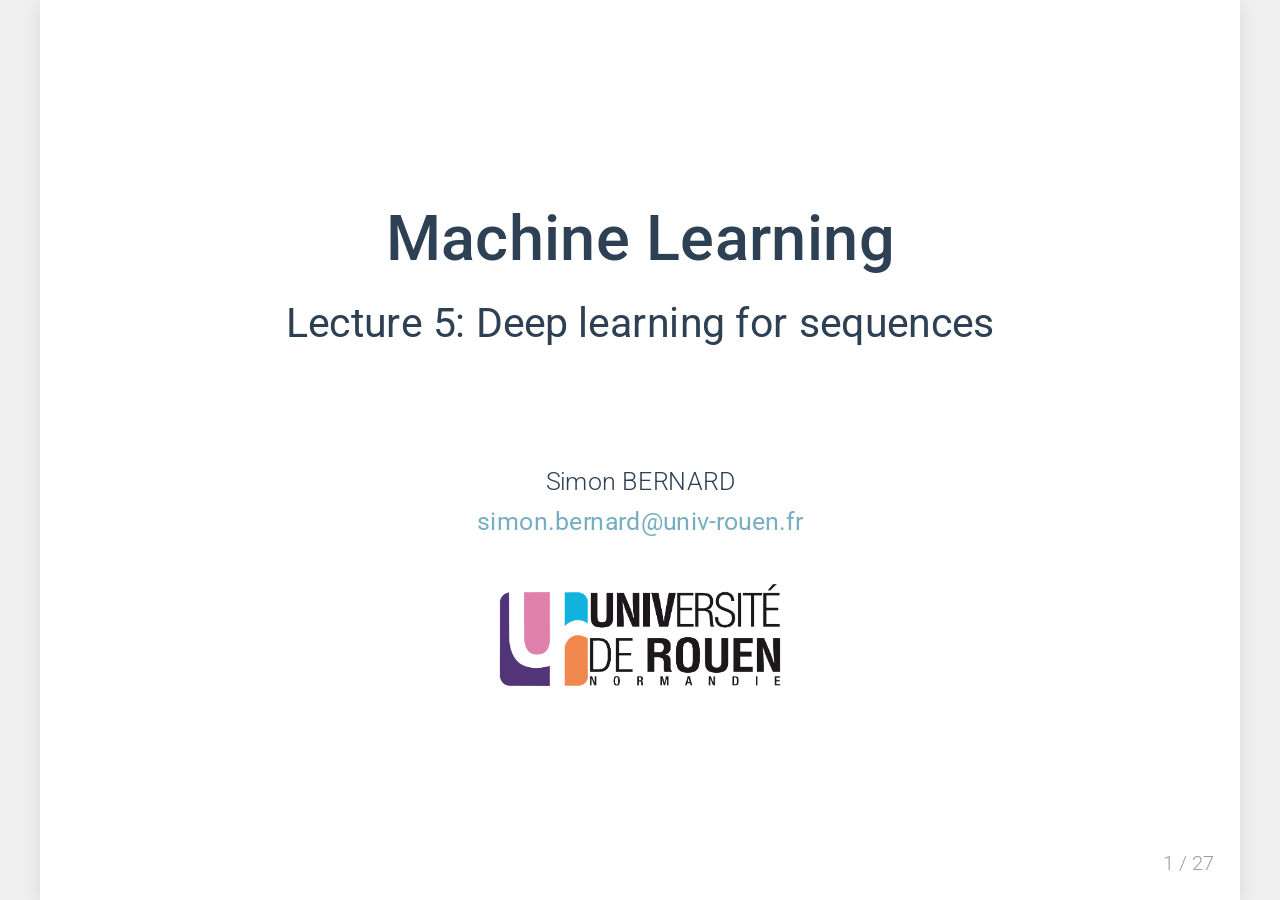
==== slides.html @ d1c86f38 "first commit" ====
<!DOCTYPE html>
<html lang="fr">
<head>
    <meta charset="UTF-8">
    <meta name="viewport" content="width=device-width, initial-scale=1.0">
    <link rel="icon" type="image/x-icon" href="./assets/favicon.ico">
    <title>Slide deck</title>
    <link rel="stylesheet" href="./assets/katex.min.css">
    <link rel="stylesheet" href="./assets/slides.css">
</head>
<body> 
    <textarea id="source" style="display: none;"></textarea>
    
    <script src="./assets/remark.min.js"></script>
    <script src="./assets/katex.min.js"></script>
    <script src="./assets/auto-render.min.js"></script>
    <script>
        /**
         * Get the source URL from the query parameter "deck", or use "slides.md" by default.
         * For example, if the URL is "index.html?deck=other-slides.md", it will load "other-slides.md".
         */
        function getSourceUrl() {
            let url = new URL(window.location.href);
            let sourceUrl = url.searchParams.get('deck');
            if (sourceUrl) return sourceUrl;
            //return 'slides.md';
            return 'lecture5.md'
        }

        // Remark configuration (more: https://github.com/gnab/remark/wiki/Configuration)
        let options = {
            ratio: '4:3',
            slideNumberFormat: '%current% / %total%',
            highlightLanguage: 'javascript',
            highlightStyle: 'github',
        };
        options.sourceUrl = getSourceUrl();

        /**
         * Render math expressions using KaTeX. It will render math expressions in the entire document body after the DOM content is loaded.
         * The delimiters for math expressions are defined as follows:
         * - Display math: $$...$$ or \[...\]
         * - Inline math: $...$ or \(...\)
         * (from https://github.com/gnab/remark/wiki/LaTeX-Using-KaTeX)
         */
        let renderMath = function() {
            renderMathInElement(document.body, {
                delimiters: [
                    {left: "$$", right: "$$", display: true},
                    {left: "$", right: "$", display: false},
                    {left: "\\[", right: "\\]", display: true},
                    {left: "\\(", right: "\\)", display: false},
                ]
            });
        };

        // Create the slideshow
        let slideshow = remark.create(options, renderMath);

        /**
         * When DOM is loaded add the "target=_blank" attribute to all links that have a "http" or "https" protocol.
         * This will make external links open in a new tab.
         */
        document.addEventListener("DOMContentLoaded", function() {
            let links = document.querySelectorAll("a[href^='http']");
            links.forEach(function(link) {
                link.setAttribute("target", "_blank");
            });
        });
    </script>

</body>
</html>
---- assets/slides.css ----
@import url('https://fonts.googleapis.com/css?family=Roboto:100,200,300,400,500,600&family=Roboto+Mono:100,200,300,400,500,600&display=swap');
@import url('https://cdnjs.cloudflare.com/ajax/libs/font-awesome/6.5.2/css/all.min.css');

/* Color palette ---------------------------------------------------------- */
:root {
    /* custom URN color palette */
    --paletteUrn-color1: #2e4053;
    --paletteUrn-color2: #3a7ca5;
    --paletteUrn-color3: #d9dcd6;
    --paletteUrn-color4: #f0f0f0;
    --paletteUrn-color5: #f0884e;
    --paletteUrn-color6: #75afc1;

    --primary-color: var(--paletteUrn-color1);
    --secondary-color: var(--paletteUrn-color2);
    --tertiary-color: var(--paletteUrn-color3);
    --quaternary-color: var(--paletteUrn-color4);
    --important-color: var(--paletteUrn-color5);
    --link-color: var(--paletteUrn-color6);
    --success-color: #28a745;
    --alert-color: #dc3545;
}

/* Reset and redo ---------------------------------------------------------- */

body {
    font-family: "Roboto", "PT Sans", "Gill Sans", Calibri, Tahoma, sans-serif;
    font-size: 12pt;
    font-weight: 300;
    line-height: 1.6;
    color: var(--primary-color);
}

h1, h2, h3, h4, h5, h6 {
    margin: 0;
    padding: 0; 
    color: var(--primary-color);
    font-weight: 400;
}

strong { font-weight: 500; }
p + ul, p + ol { margin-top: -0.5em;}


/* Regular slide ---------------------------------------------------------- */

.remark-container {
    background-color: var(--quaternary-color);
}

.remark-slide-content {
    font-size: 1.2em;
    padding: 1em 2em;
}

.remark-slide-content h1 {
    font-size: 1.6em;
    font-weight: 500;
}

.remark-slide-content h2 {
    font-size: 1.2em;
}

.remark-slide-number {
    font-size: 0.8em;
    bottom: 1em;
}

.remark-slide-scaler {
    box-shadow: 0 4px 15px rgba(0, 0, 0, 0.1);
}

.remark-slide-content h1 .katex,
.remark-slide-content h2 .katex,
.remark-slide-content h3 .katex,
.remark-slide-content h4 .katex,
.remark-slide-content h5 .katex,
.remark-slide-content h6 .katex {
    color: var(--primary-color);
}

.katex { 
    color: var(--secondary-color); 
    font-size: 1.2em;
}

.dark-slide, 
.dark-slide h1, .dark-slide h2, .dark-slide h3, .dark-slide h4, .dark-slide h5, .dark-slide h6 {
    background-color: var(--primary-color);
    color: var(--quaternary-color);
}

/* Title slide ---------------------------------------------------------- */

.title-slide h1 {
    font-size: 2.5em;
}

.title-slide h2 {
    font-size: 1.6em;
}

.title-slide .remark-slide-content {
    display: flex;
    flex-direction: column;
    justify-content: center;
    align-items: center;
}

/* Grid system with flexboxes ---------------------------------------------------------- */

.row {
    display: flex !important;
    flex: 0 0 auto;
    justify-content: flex-start;
    align-items: stretch;
}
.row:before,
.row:after {
    content: "";
    display: table;
    clear: both;
}
.row *[class*='col-'] {
    display: inline-block;
    box-sizing: border-box;
    flex: 0 0 auto;
}


.col-05 { width: 0.5%; } .col-1 { width: 1%; } .col-2 { width: 2%; } .col-3 { width: 3%; } .col-4 { width: 4%; } .col-5 { width: 5%; } .col-6 { width: 6%; } .col-7 { width: 7%; } .col-8 { width: 8%; } .col-9 { width: 9%; }
.col-10 { width: 10%; } .col-11 { width: 11%; } .col-12 { width: 12%; } .col-13 { width: 13%; } .col-14 { width: 14%; } .col-15 { width: 15%; } .col-16 { width: 16%; } .col-17 { width: 17%; } .col-18 { width: 18%; } .col-19 { width: 19%; }
.col-20 { width: 20%; } .col-21 { width: 21%; } .col-22 { width: 22%; } .col-23 { width: 23%; } .col-24 { width: 24%; } .col-25 { width: 25%; } .col-26 { width: 26%; } .col-27 { width: 27%; } .col-28 { width: 28%; } .col-29 { width: 29%; }
.col-30 { width: 30%; } .col-31 { width: 31%; } .col-32 { width: 32%; } .col-33 { width: 33.33%; } .col-34 { width: 34%; } .col-35 { width: 35%; } .col-36 { width: 36%; } .col-37 { width: 37%; } .col-38 { width: 38%; } .col-39 { width: 39%; }
.col-40 { width: 40%; } .col-41 { width: 41%; } .col-42 { width: 42%; } .col-43 { width: 43%; } .col-44 { width: 44%; } .col-45 { width: 45%; } .col-46 { width: 46%; } .col-47 { width: 47%; } .col-48 { width: 48%; } .col-49 { width: 49%; }
.col-50 { width: 50%; } .col-51 { width: 51%; } .col-52 { width: 52%; } .col-53 { width: 53%; } .col-54 { width: 54%; } .col-55 { width: 55%; } .col-56 { width: 56%; } .col-57 { width: 57%; } .col-58 { width: 58%; } .col-59 { width: 59%; } 
.col-60 { width: 60%; } .col-61 { width: 61%; } .col-62 { width: 62%; } .col-63 { width: 63%; } .col-64 { width: 64%; } .col-65 { width: 65%; } .col-66 { width: 66.66%; } .col-67 { width: 67%; } .col-68 { width: 68%; } .col-69 { width: 69%; }
.col-70 { width: 70%; } .col-71 { width: 71%; } .col-72 { width: 72%; } .col-73 { width: 73%; } .col-74 { width: 74%; } .col-75 { width: 75%; } .col-76 { width: 76%; } .col-77 { width: 77%; } .col-78 { width: 78%; } .col-79 { width: 79%; }
.col-80 { width: 80%; } .col-81 { width: 81%; } .col-82 { width: 82%; } .col-83 { width: 83%; } .col-84 { width: 84%; } .col-85 { width: 85%; } .col-86 { width: 86%; } .col-87 { width: 87%; } .col-88 { width: 88%; } .col-89 { width: 89%; }
.col-90 { width: 90%; } .col-91 { width: 91%; } .col-92 { width: 92%; } .col-93 { width: 93%; } .col-94 { width: 94%; } .col-95 { width: 95%; } .col-96 { width: 96%; } .col-97 { width: 97%; } .col-98 { width: 98%; } .col-99 { width: 99%; }
.col-100 { width: 100%; }


/* Misc. global styles ---------------------------------------------------------- */

a {
    color: var(--link-color);
    text-decoration: none;
    font-weight: 400;
}
a:hover { text-decoration: underline; }
.framed { border: solid 2px var(--tertiary-color); }
.center { margin: auto; }
.hcenter { margin: 0 auto; }
.vcenter { margin: auto 0;}
.important { color: var(--important-color); }
.success { color: var(--success-color); }
.alert { color: var(--alert-color); }
.grey { color: grey;}
.black { color: black; }
.exponent { vertical-align: super; font-size: 0.7em; }
.subscript { vertical-align: sub; font-size: 0.7em; }
.small { font-size: 0.8em; }

blockquote {
    margin-left: 1.5em;
    border-left: solid 4px var(--tertiary-color);
    padding-left: 1em;
    color: var(--secondary-color);
}

*[class*='width-'] { 
    display: block; 
    margin: 0 auto;
}
*[class*='width-'] * {
    box-sizing: border-box;
    width: 100%;
    height: auto;
}

*[class*='height-'] * {
    box-sizing: border-box;
    width: auto;
    height: 100%;
}

.width-05 { width: 0.5%; } 
.width-1 { width: 1%; } 
.width-2 { width: 2%; } 
.width-3 { width: 3%; } 
.width-4 { width: 4%; } 
.width-5 { width: 5%; } 
.width-6 { width: 6%; } 
.width-7 { width: 7%; } 
.width-8 { width: 8%; } 
.width-9 { width: 9%; }
.width-10 { width: 10%; } 
.width-11 { width: 11%; } 
.width-12 { width: 12%; } 
.width-13 { width: 13%; } 
.width-14 { width: 14%; } 
.width-15 { width: 15%; } 
.width-16 { width: 16%; } 
.width-17 { width: 17%; } 
.width-18 { width: 18%; } 
.width-19 { width: 19%; }
.width-20 { width: 20%; } 
.width-21 { width: 21%; } 
.width-22 { width: 22%; } 
.width-23 { width: 23%; } 
.width-24 { width: 24%; } 
.width-25 { width: 25%; } 
.width-26 { width: 26%; } 
.width-27 { width: 27%; } 
.width-28 { width: 28%; } 
.width-29 { width: 29%; }
.width-30 { width: 30%; }
.width-31 { width: 31%; }
.width-32 { width: 32%; }
.width-33 {	width: 33%;	}
.width-34 {	width: 34%; }
.width-35 {	width: 35%;	}
.width-36 {	width: 36%;	}
.width-37 {	width: 37%;	}
.width-38 {	width: 38%;	}
.width-39 {	width: 39%;	}
.width-40 {	width: 40%;	}
.width-41 {	width: 41%;	}
.width-42 {	width: 42%;	}
.width-43 {	width: 43%;	}
.width-44 {	width: 44%;	}
.width-45 {	width: 45%;	}
.width-46 {	width: 46%;	}
.width-47 {	width: 47%;	}
.width-48 {	width: 48%;	}
.width-49 {	width: 49%;	}
.width-50 {	width: 50%;	}
.width-51 {	width: 51%;	}
.width-52 {	width: 52%;	}
.width-53 {	width: 53%;	}
.width-54 {	width: 54%;	}
.width-55 {	width: 55%;	}
.width-56 {	width: 56%;	}
.width-57 {	width: 57%;	}
.width-58 {	width: 58%;	}
.width-59 {	width: 59%;	}
.width-60 { width: 60%; } 
.width-61 { width: 61%; } 
.width-62 { width: 62%; }
.width-63 { width: 63%; }
.width-64 { width: 64%; }
.width-65 { width: 65%; }
.width-66 { width: 66%; }
.width-67 { width: 67%; }
.width-68 { width: 68%; }
.width-69 { width: 69%; }
.width-70 { width: 70%; }
.width-71 { width: 71%; } 
.width-72 { width: 72%; } 
.width-73 { width: 73%; } 
.width-74 { width: 74%; } 
.width-75 { width: 75%; } 
.width-76 { width: 76%; } 
.width-77 { width: 77%; } 
.width-78 { width: 78%; } 
.width-79 { width: 79%; }
.width-80 { width: 80%; } 
.width-81 { width: 81%; } 
.width-82 { width: 82%; } 
.width-83 { width: 83%; } 
.width-84 { width: 84%; } 
.width-85 { width: 85%; } 
.width-86 { width: 86%; } 
.width-87 { width: 87%; } 
.width-88 { width: 88%; } 
.width-89 { width: 89%; }
.width-90 { width: 90%; } 
.width-91 { width: 91%; } 
.width-92 { width: 92%; } 
.width-93 { width: 93%; } 
.width-94 { width: 94%; } 
.width-95 { width: 95%; } 
.width-96 { width: 96%; } 
.width-97 {	width: 97%;	} 
.width-98 {	width: 98%;	} 
.width-99 {	width: 99%;	} 
.width-100 { width: 100%; }

.height-1em { height: 1em; } 
.height-2em { height: 2em; } 
.height-3em { height: 3em; } 
.height-4em { height: 4em; } 
.height-5em { height: 5em; } 
.height-6em { height: 6em; } 
.height-7em { height: 7em; } 
.height-8em { height: 8em; } 
.height-9em { height: 9em; } 
.height-10em { height: 10em; }

img + em,
video + em,
iframe + em { 
    display: block;
    text-align: center;
    font-size: 0.6em;
    color: grey;
    margin-top: 0.3em;
    font-style: normal;
}

[class*='mt-'], 
[class*='mb-'] {
	display: block;
}

.mt-1 { margin-top: 0.5em !important; }
.mt-2 { margin-top: 1em !important; }
.mt-3 { margin-top: 1.5em !important; }
.mt-4 { margin-top: 2em !important; }
.mt-5 { margin-top: 2.5em !important; }

.mb-1 { margin-bottom: 0.5em !important; }
.mb-2 { margin-bottom: 1em !important; }
.mb-3 { margin-bottom: 1.5em !important; }
.mb-4 { margin-bottom: 2em !important; }
.mb-5 { margin-bottom: 2.5em !important; }

.float-left { float: left; }
.float-right { float: right; }

.footnote {
    display: block;
    width: 80%;
    position: absolute;
    bottom: 2em;
    font-size: 0.7em;
}

.remark-code {
    font-family: "Roboto Mono", monospace;
    font-size: 0.7em !important;
    border: solid 1px var(--tertiary-color); 
    border-radius: 5px;
}
.remark-code.shell,
.remark-code.shell * {
    background-color: DarkSlateGrey !important;
    color: white !important;
}

/* FontAwesome icons ---------------------------------------------------------- */

[class*='fa-'] { 
    font-family: FontAwesome; 
    font-weight: normal; 
    font-style: normal; 
    display: inline-block; 
    text-decoration: inherit; 
    text-align: center; 
    text-transform: none; 
    line-height: 1; 
    -webkit-font-smoothing: antialiased; 
    -moz-osx-font-smoothing: grayscale; 
}
.fa-check { content: "\f138"; }
.fa-xmark { content: "\f057"; }


/* Boxes and arrows ---------------------------------------------------------- */

/* Box for highlighting a piece of text */
.box {
    display: block;
    width: auto;
    border: solid 2px var(--primary-color);
    border-radius: 5px;
    padding: 0.2em 1em;
    margin: 0.2em 0;
    background-color: var(--quaternary-color);
}
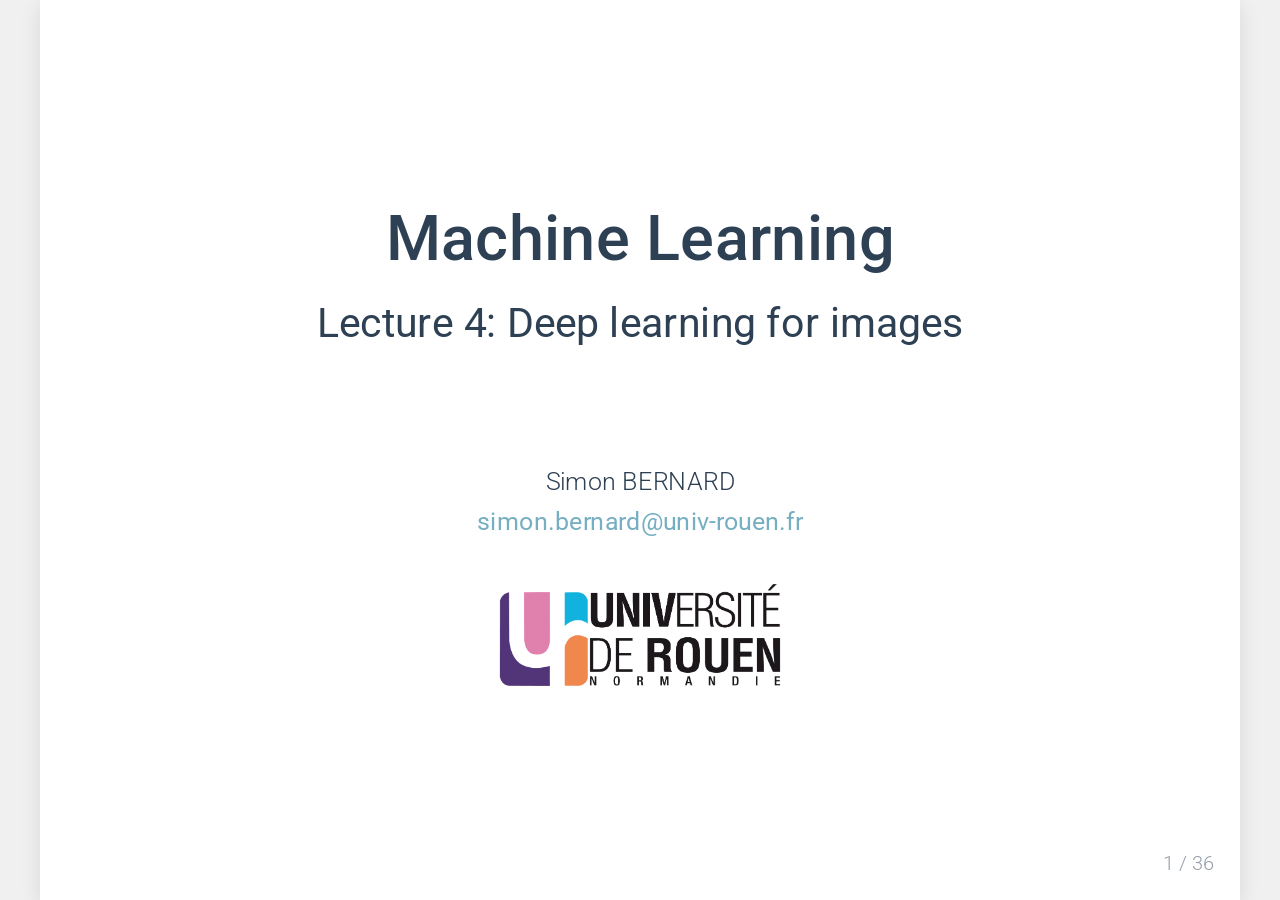
==== commit 884eb42b: "update chapter 5" ====
--- a/slides.html
+++ b/slides.html
@@ -24,7 +24,7 @@
             let sourceUrl = url.searchParams.get('deck');
             if (sourceUrl) return sourceUrl;
             //return 'slides.md';
-            return 'lecture5.md'
+            return 'lecture4.md'; // for PDF export this function must return the md file that correspond to the slide deck we want to export. This is a workaround for the fact that remark.js does not support exporting slides from a URL parameter.
         }
 
         // Remark configuration (more: https://github.com/gnab/remark/wiki/Configuration)
--- a/assets/slides.css
+++ b/assets/slides.css
@@ -127,7 +127,6 @@
     box-sizing: border-box;
     flex: 0 0 auto;
 }
-
 
 .col-05 { width: 0.5%; } .col-1 { width: 1%; } .col-2 { width: 2%; } .col-3 { width: 3%; } .col-4 { width: 4%; } .col-5 { width: 5%; } .col-6 { width: 6%; } .col-7 { width: 7%; } .col-8 { width: 8%; } .col-9 { width: 9%; }
 .col-10 { width: 10%; } .col-11 { width: 11%; } .col-12 { width: 12%; } .col-13 { width: 13%; } .col-14 { width: 14%; } .col-15 { width: 15%; } .col-16 { width: 16%; } .col-17 { width: 17%; } .col-18 { width: 18%; } .col-19 { width: 19%; }
@@ -141,6 +140,14 @@
 .col-90 { width: 90%; } .col-91 { width: 91%; } .col-92 { width: 92%; } .col-93 { width: 93%; } .col-94 { width: 94%; } .col-95 { width: 95%; } .col-96 { width: 96%; } .col-97 { width: 97%; } .col-98 { width: 98%; } .col-99 { width: 99%; }
 .col-100 { width: 100%; }
 
+
+/* for simple flexbox layout, you can use the following classes: */
+.wrap { flex-wrap: wrap; }
+.gap-1 { gap: 0.5em; }
+.gap-2 { gap: 1em; }
+.gap-3 { gap: 1.5em; }
+.evenly { justify-content: space-evenly; }
+.between { justify-content: space-between; }
 
 /* Misc. global styles ---------------------------------------------------------- */
 
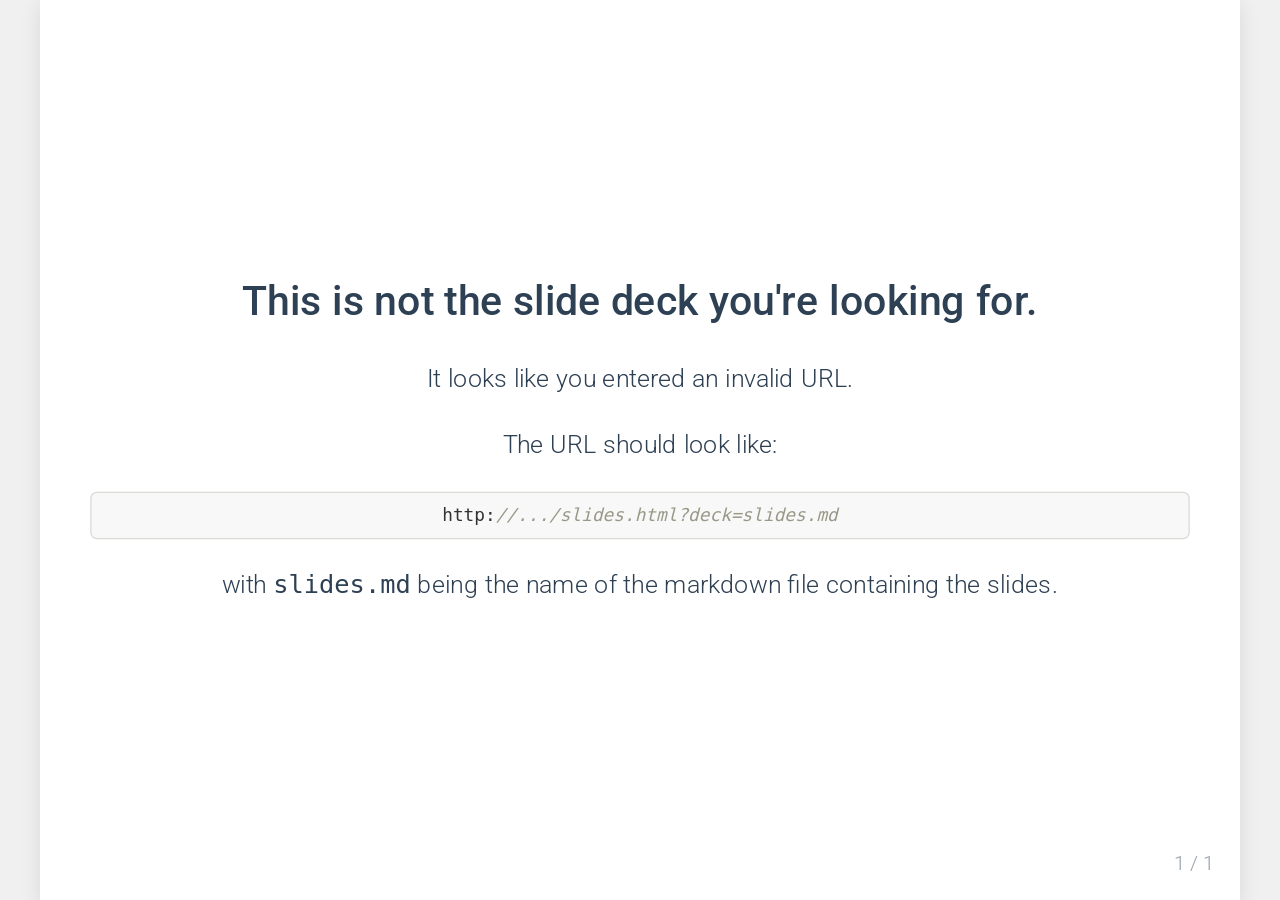
==== commit feb00b2e: "update notebooks and add full versions" ====
--- a/slides.html
+++ b/slides.html
@@ -23,8 +23,8 @@
             let url = new URL(window.location.href);
             let sourceUrl = url.searchParams.get('deck');
             if (sourceUrl) return sourceUrl;
-            //return 'slides.md';
-            return 'lecture4.md'; // for PDF export this function must return the md file that correspond to the slide deck we want to export. This is a workaround for the fact that remark.js does not support exporting slides from a URL parameter.
+            return 'slides.md';
+            // return 'lecture6.md'; // for PDF export this function must return the md file that correspond to the slide deck we want to export. This is a workaround for the fact that remark.js does not support exporting slides from a URL parameter.
         }
 
         // Remark configuration (more: https://github.com/gnab/remark/wiki/Configuration)
--- a/assets/slides.css
+++ b/assets/slides.css
@@ -308,7 +308,8 @@
 
 img + em,
 video + em,
-iframe + em { 
+iframe + em, 
+.figcaption { 
     display: block;
     text-align: center;
     font-size: 0.6em;
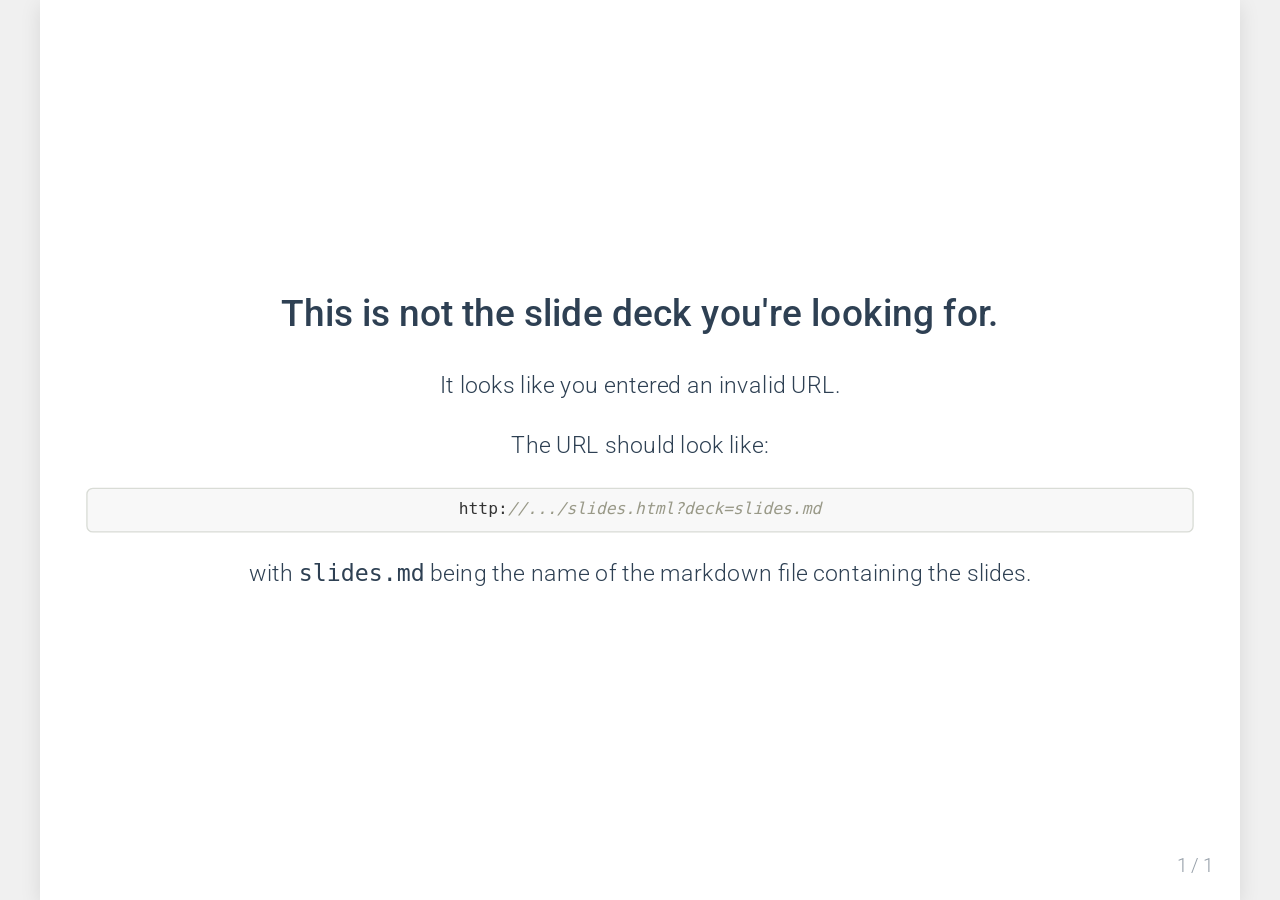
==== commit 2e647b7c: "update lecture 6 + minor modif" ====
--- a/slides.html
+++ b/slides.html
@@ -24,7 +24,7 @@
             let sourceUrl = url.searchParams.get('deck');
             if (sourceUrl) return sourceUrl;
             return 'slides.md';
-            // return 'lecture6.md'; // for PDF export this function must return the md file that correspond to the slide deck we want to export. This is a workaround for the fact that remark.js does not support exporting slides from a URL parameter.
+            //return 'lecture6.md'; // for PDF export this function must return the md file that correspond to the slide deck we want to export. This is a workaround for the fact that decktape does not support exporting slides from a URL parameter.
         }
 
         // Remark configuration (more: https://github.com/gnab/remark/wiki/Configuration)
--- a/assets/slides.css
+++ b/assets/slides.css
@@ -25,7 +25,7 @@
 
 body {
     font-family: "Roboto", "PT Sans", "Gill Sans", Calibri, Tahoma, sans-serif;
-    font-size: 12pt;
+    font-size: 11pt;
     font-weight: 300;
     line-height: 1.6;
     color: var(--primary-color);
@@ -148,6 +148,7 @@
 .gap-3 { gap: 1.5em; }
 .evenly { justify-content: space-evenly; }
 .between { justify-content: space-between; }
+.stretch { align-items: stretch; }
 
 /* Misc. global styles ---------------------------------------------------------- */
 
@@ -169,6 +170,12 @@
 .exponent { vertical-align: super; font-size: 0.7em; }
 .subscript { vertical-align: sub; font-size: 0.7em; }
 .small { font-size: 0.8em; }
+.transparent { background-color: transparent; }
+.border {
+    border: solid 2px var(--primary-color);
+    border-radius: 5px;
+    padding: 0 0.4em;
+}
 
 blockquote {
     margin-left: 1.5em;
@@ -181,13 +188,14 @@
     display: block; 
     margin: 0 auto;
 }
+
 *[class*='width-'] * {
     box-sizing: border-box;
     width: 100%;
     height: auto;
 }
 
-*[class*='height-'] * {
+*[class*='height-'] > * {
     box-sizing: border-box;
     width: auto;
     height: 100%;
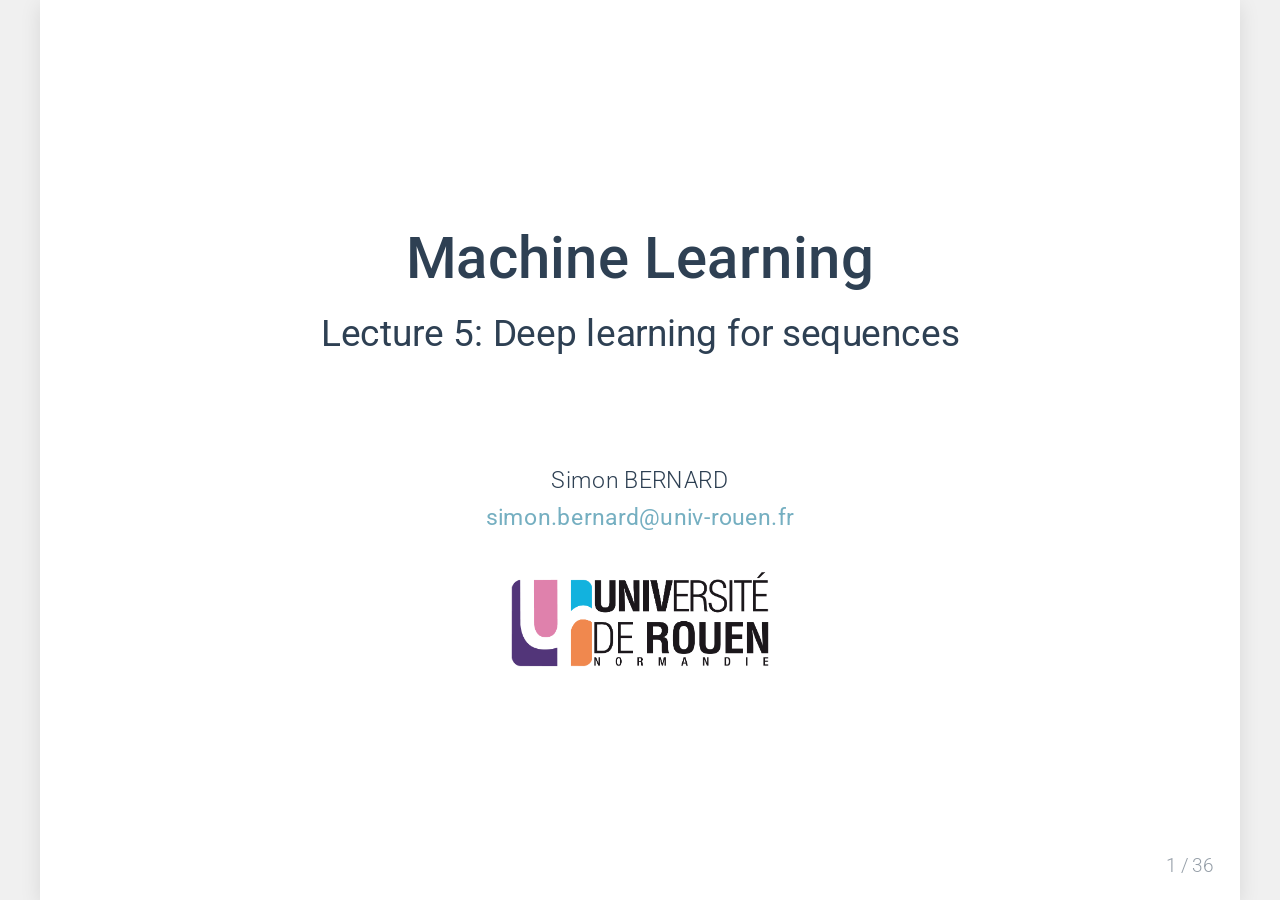
==== commit f1273261: "update everything" ====
--- a/slides.html
+++ b/slides.html
@@ -23,8 +23,8 @@
             let url = new URL(window.location.href);
             let sourceUrl = url.searchParams.get('deck');
             if (sourceUrl) return sourceUrl;
-            return 'slides.md';
-            //return 'lecture6.md'; // for PDF export this function must return the md file that correspond to the slide deck we want to export. This is a workaround for the fact that decktape does not support exporting slides from a URL parameter.
+            //return 'slides.md';
+            return 'lecture5.md'; // for PDF export this function must return the md file that correspond to the slide deck we want to export. This is a workaround for the fact that decktape does not support exporting slides from a URL parameter.
         }
 
         // Remark configuration (more: https://github.com/gnab/remark/wiki/Configuration)
--- a/assets/slides.css
+++ b/assets/slides.css
@@ -184,7 +184,8 @@
     color: var(--secondary-color);
 }
 
-*[class*='width-'] { 
+*[class*='width-'],
+*[class*='height-'] { 
     display: block; 
     margin: 0 auto;
 }
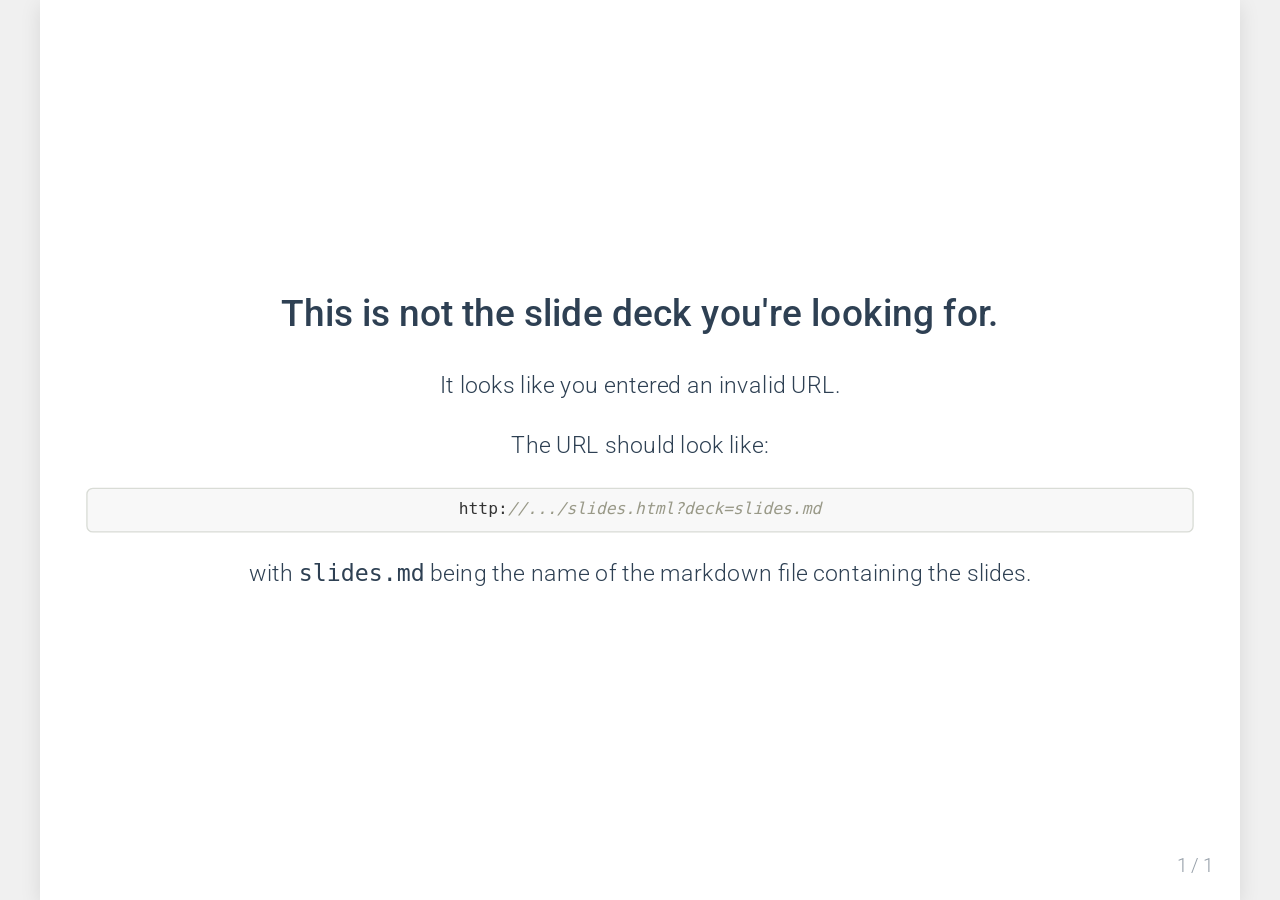
==== commit 624fa85d: "last chapter added" ====
--- a/slides.html
+++ b/slides.html
@@ -23,8 +23,8 @@
             let url = new URL(window.location.href);
             let sourceUrl = url.searchParams.get('deck');
             if (sourceUrl) return sourceUrl;
-            //return 'slides.md';
-            return 'lecture5.md'; // for PDF export this function must return the md file that correspond to the slide deck we want to export. This is a workaround for the fact that decktape does not support exporting slides from a URL parameter.
+            return 'slides.md';
+            // return 'lecture6.md'; // for PDF export this function must return the md file that correspond to the slide deck we want to export. This is a workaround for the fact that decktape does not support exporting slides from a URL parameter.
         }
 
         // Remark configuration (more: https://github.com/gnab/remark/wiki/Configuration)
